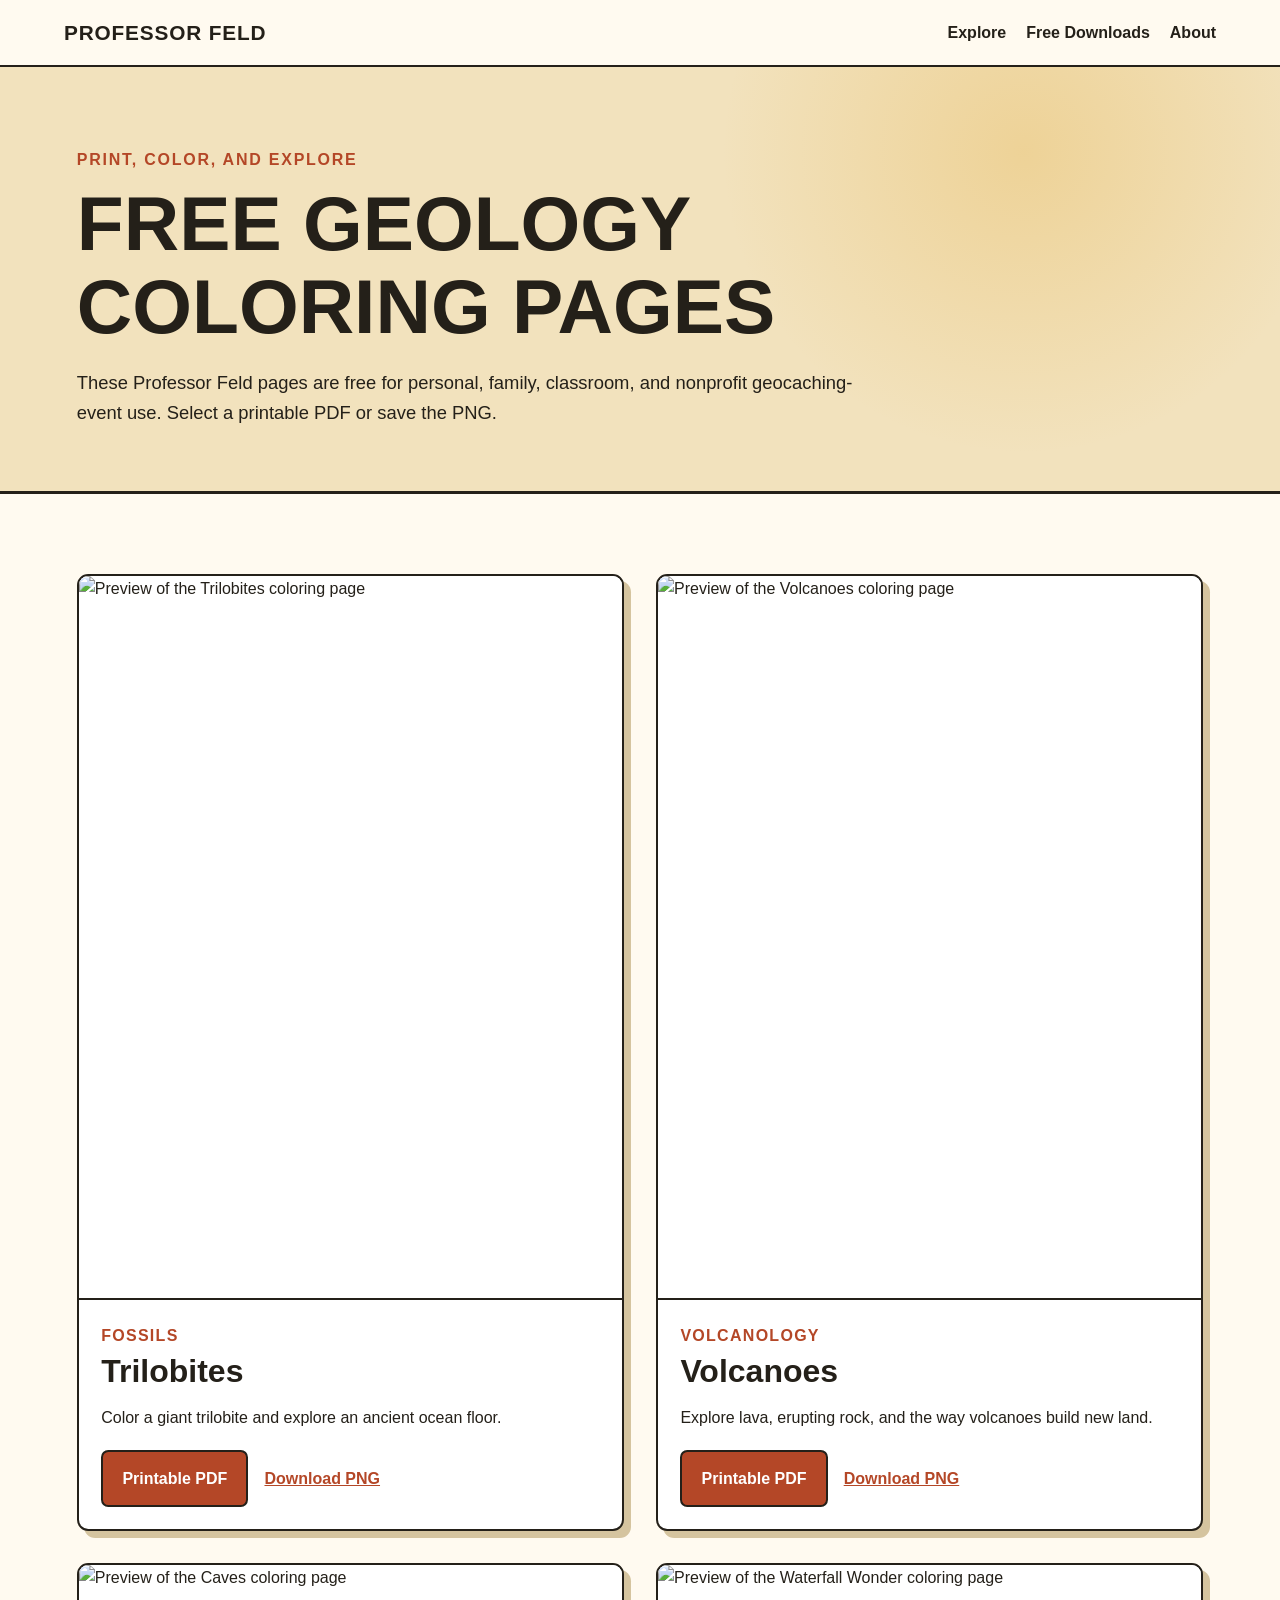
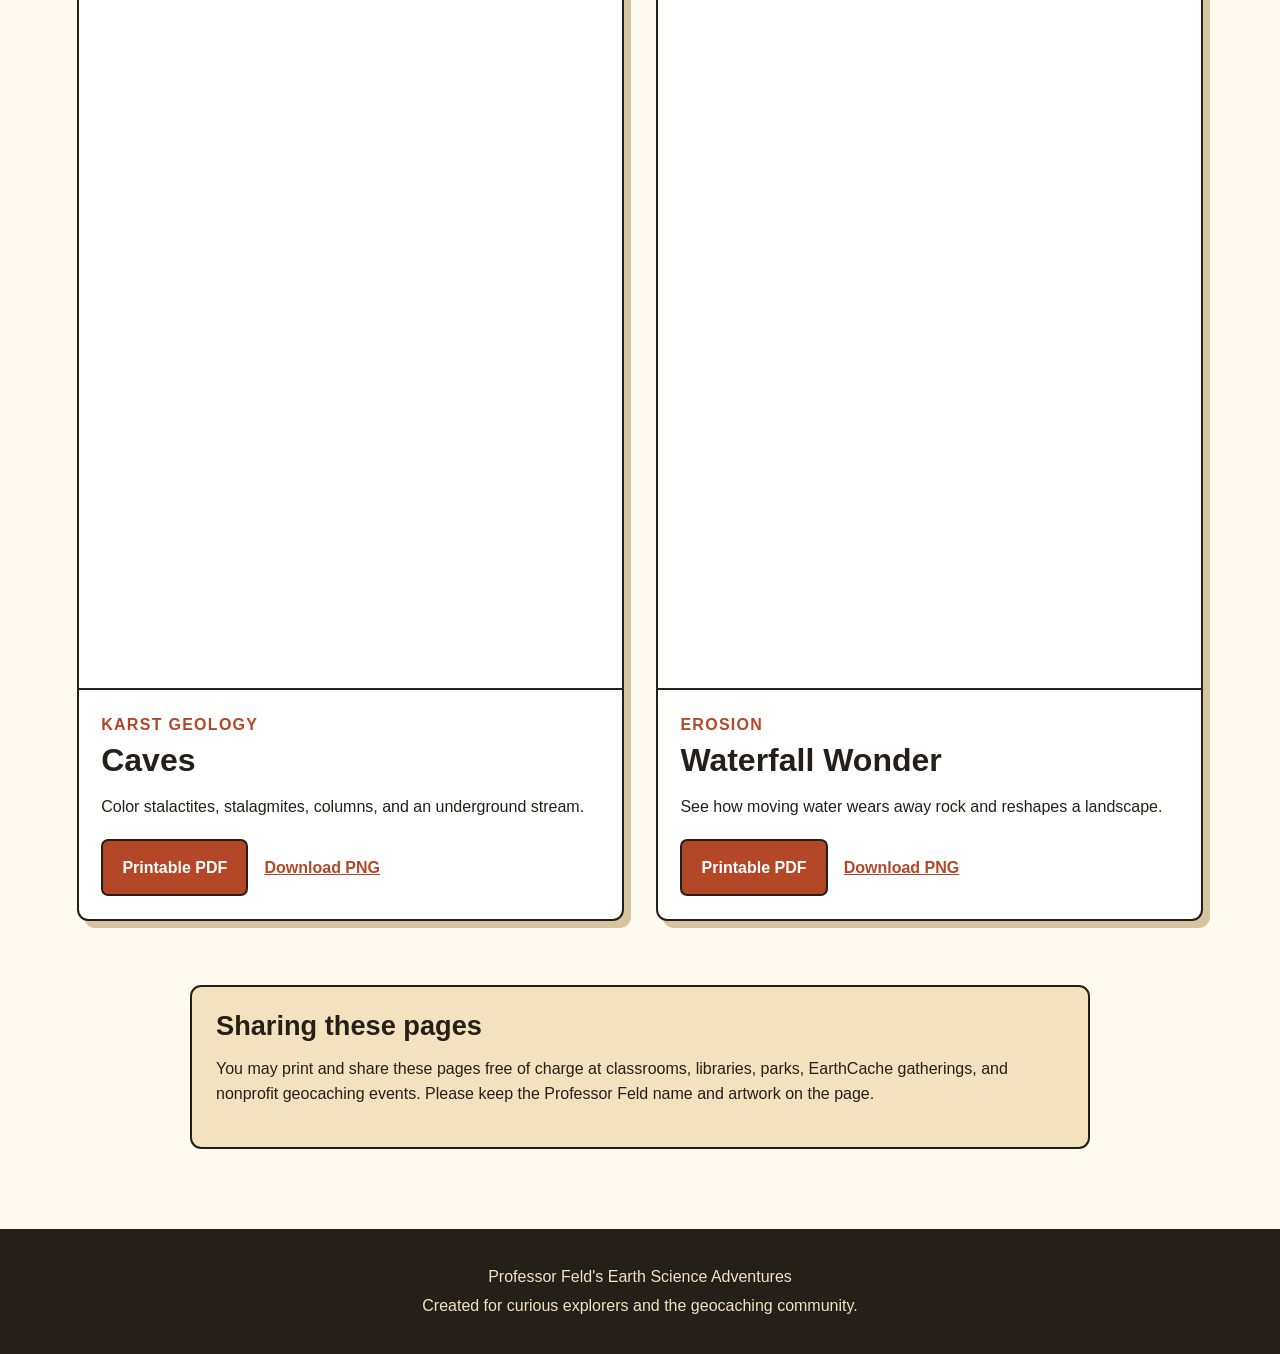
==== downloads.html @ 6181d9e4 "Add free coloring page downloads" ====
<!DOCTYPE html>
<html lang="en">
<head>
  <meta charset="UTF-8">
  <meta name="viewport" content="width=device-width, initial-scale=1.0">
  <meta name="description" content="Download free Professor Feld geology coloring pages.">
  <title>Free Downloads | Professor Feld</title>
  <link rel="stylesheet" href="styles.css">
</head>
<body>
  <header class="site-header">
    <a class="brand" href="index.html">Professor Feld</a>
    <nav aria-label="Main navigation">
      <a href="index.html#explore">Explore</a>
      <a href="downloads.html" aria-current="page">Free Downloads</a>
      <a href="index.html#about">About</a>
    </nav>
  </header>

  <main>
    <section class="page-banner">
      <p class="eyebrow">Print, color, and explore</p>
      <h1>Free Geology Coloring Pages</h1>
      <p>
        These Professor Feld pages are free for personal, family, classroom,
        and nonprofit geocaching-event use. Select a printable PDF or save the PNG.
      </p>
    </section>

    <section class="section download-section">
      <div class="download-grid">
        <article class="download-card">
          <img src="images/downloads/trilobites-preview.jpg" alt="Preview of the Trilobites coloring page">
          <div class="download-card-copy">
            <p class="download-label">Fossils</p>
            <h2>Trilobites</h2>
            <p>Color a giant trilobite and explore an ancient ocean floor.</p>
            <div class="download-actions">
              <a class="button primary" href="downloads/trilobites.pdf" download>Printable PDF</a>
              <a class="text-link" href="downloads/trilobites.png" download>Download PNG</a>
            </div>
          </div>
        </article>

        <article class="download-card">
          <img src="images/downloads/volcanoes-preview.jpg" alt="Preview of the Volcanoes coloring page">
          <div class="download-card-copy">
            <p class="download-label">Volcanology</p>
            <h2>Volcanoes</h2>
            <p>Explore lava, erupting rock, and the way volcanoes build new land.</p>
            <div class="download-actions">
              <a class="button primary" href="downloads/volcanoes.pdf" download>Printable PDF</a>
              <a class="text-link" href="downloads/volcanoes.png" download>Download PNG</a>
            </div>
          </div>
        </article>

        <article class="download-card">
          <img src="images/downloads/caves-preview.jpg" alt="Preview of the Caves coloring page">
          <div class="download-card-copy">
            <p class="download-label">Karst Geology</p>
            <h2>Caves</h2>
            <p>Color stalactites, stalagmites, columns, and an underground stream.</p>
            <div class="download-actions">
              <a class="button primary" href="downloads/caves.pdf" download>Printable PDF</a>
              <a class="text-link" href="downloads/caves.png" download>Download PNG</a>
            </div>
          </div>
        </article>

        <article class="download-card">
          <img src="images/downloads/waterfall-wonder-preview.jpg" alt="Preview of the Waterfall Wonder coloring page">
          <div class="download-card-copy">
            <p class="download-label">Erosion</p>
            <h2>Waterfall Wonder</h2>
            <p>See how moving water wears away rock and reshapes a landscape.</p>
            <div class="download-actions">
              <a class="button primary" href="downloads/waterfall-wonder.pdf" download>Printable PDF</a>
              <a class="text-link" href="downloads/waterfall-wonder.png" download>Download PNG</a>
            </div>
          </div>
        </article>
      </div>

      <aside class="usage-note">
        <h2>Sharing these pages</h2>
        <p>
          You may print and share these pages free of charge at classrooms,
          libraries, parks, EarthCache gatherings, and nonprofit geocaching events.
          Please keep the Professor Feld name and artwork on the page.
        </p>
      </aside>
    </section>
  </main>

  <footer>
    <p>Professor Feld's Earth Science Adventures</p>
    <p>Created for curious explorers and the geocaching community.</p>
  </footer>
</body>
</html>
---- styles.css ----
/* Professor Feld starter website */

:root {
  --ink: #242019;
  --paper: #fffaf0;
  --cream: #f2e2bd;
  --rust: #b44727;
  --gold: #e3aa35;
  --forest: #425a3c;
  --line: #d5c49f;
  --white: #ffffff;
  --shadow: 0 14px 35px rgba(52, 39, 20, 0.14);
}

* {
  box-sizing: border-box;
}

html {
  scroll-behavior: smooth;
}

body {
  margin: 0;
  color: var(--ink);
  background: var(--paper);
  font-family: Arial, Helvetica, sans-serif;
  line-height: 1.6;
}

img {
  display: block;
  max-width: 100%;
}

a {
  color: inherit;
}

.site-header {
  position: sticky;
  top: 0;
  z-index: 10;
  display: flex;
  align-items: center;
  justify-content: space-between;
  gap: 2rem;
  padding: 1rem max(5vw, 1.25rem);
  border-bottom: 2px solid var(--ink);
  background: rgba(255, 250, 240, 0.96);
}

.brand {
  font-size: 1.3rem;
  font-weight: 900;
  text-decoration: none;
  text-transform: uppercase;
  letter-spacing: 0.04em;
}

nav {
  display: flex;
  gap: 1.25rem;
}

nav a {
  font-weight: 700;
  text-decoration: none;
}

nav a:hover,
nav a:focus {
  color: var(--rust);
}

.hero {
  display: grid;
  grid-template-columns: 1.1fr 0.9fr;
  min-height: 75vh;
  border-bottom: 3px solid var(--ink);
  background:
    radial-gradient(circle at 15% 20%, rgba(227, 170, 53, 0.25), transparent 28%),
    var(--cream);
}

.hero-copy {
  align-self: center;
  padding: 5rem max(6vw, 1.5rem);
}

.eyebrow {
  margin: 0 0 0.6rem;
  color: var(--rust);
  font-weight: 900;
  letter-spacing: 0.11em;
  text-transform: uppercase;
}

h1,
h2,
h3 {
  line-height: 1.08;
}

h1 {
  max-width: 800px;
  margin: 0;
  font-size: clamp(3rem, 7vw, 6.5rem);
  text-transform: uppercase;
}

h2 {
  margin: 0 0 1rem;
  font-size: clamp(2rem, 4vw, 3.5rem);
}

h3 {
  margin-bottom: 0.5rem;
  font-size: 1.4rem;
}

.hero-text {
  max-width: 720px;
  margin: 1.5rem 0 2rem;
  font-size: 1.15rem;
}

.hero-actions {
  display: flex;
  flex-wrap: wrap;
  gap: 0.8rem;
}

.button {
  display: inline-block;
  padding: 0.85rem 1.2rem;
  border: 2px solid var(--ink);
  border-radius: 0.45rem;
  font-weight: 900;
  text-decoration: none;
}

.button.primary {
  color: var(--white);
  background: var(--rust);
}

.button.secondary {
  background: transparent;
}

.button:hover,
.button:focus {
  transform: translateY(-2px);
  box-shadow: 4px 4px 0 var(--ink);
}

.hero-art {
  min-height: 500px;
  overflow: hidden;
  border-left: 3px solid var(--ink);
}

.hero-art img {
  width: 100%;
  height: 100%;
  object-fit: cover;
  object-position: center top;
}

.intro {
  padding: 2rem max(7vw, 1.5rem);
  color: var(--white);
  background: var(--forest);
  text-align: center;
}

.intro p {
  max-width: 900px;
  margin: auto;
  font-size: clamp(1.15rem, 2vw, 1.5rem);
  font-weight: 700;
}

.section {
  padding: 5rem max(6vw, 1.5rem);
}

.section-heading {
  max-width: 760px;
  margin-bottom: 2rem;
}

.card-grid {
  display: grid;
  grid-template-columns: repeat(4, 1fr);
  gap: 1rem;
}

.topic-card {
  padding: 1.5rem;
  border: 2px solid var(--ink);
  border-radius: 0.65rem;
  background: var(--white);
  box-shadow: 6px 6px 0 var(--line);
}

.topic-icon {
  font-size: 2.4rem;
}

.topic-card a {
  color: var(--rust);
  font-weight: 900;
}

.resources {
  display: grid;
  grid-template-columns: 1.2fr 0.8fr;
  gap: 3rem;
  align-items: center;
  color: var(--white);
  background: var(--forest);
}

.resource-list {
  display: grid;
  grid-template-columns: 1fr 1fr;
  gap: 0.8rem;
}

.resource-list span {
  padding: 1rem;
  border: 2px solid var(--white);
  border-radius: 0.5rem;
  font-weight: 800;
  text-align: center;
}

.about {
  max-width: 1000px;
}

.about > p {
  font-size: 1.2rem;
}

.closing {
  padding: 4rem max(6vw, 1.5rem);
  border-top: 3px solid var(--ink);
  border-bottom: 3px solid var(--ink);
  background: var(--gold);
  text-align: center;
}

blockquote {
  max-width: 900px;
  margin: 0 auto;
  font-family: Georgia, serif;
  font-size: clamp(1.8rem, 4vw, 3.2rem);
  font-weight: 700;
  line-height: 1.25;
}

footer {
  padding: 2rem max(6vw, 1.5rem);
  color: var(--cream);
  background: var(--ink);
  text-align: center;
}

footer p {
  margin: 0.2rem;
}

@media (max-width: 900px) {
  .hero {
    grid-template-columns: 1fr;
  }

  .hero-art {
    min-height: 420px;
    border-top: 3px solid var(--ink);
    border-left: 0;
  }

  .card-grid {
    grid-template-columns: repeat(2, 1fr);
  }

  .resources {
    grid-template-columns: 1fr;
  }
}

@media (max-width: 620px) {
  .site-header {
    align-items: flex-start;
    flex-direction: column;
    gap: 0.5rem;
  }

  nav {
    flex-wrap: wrap;
    gap: 0.75rem;
  }

  .hero-copy {
    padding-top: 3.5rem;
    padding-bottom: 3.5rem;
  }

  .card-grid,
  .resource-list {
    grid-template-columns: 1fr;
  }
}


/* Downloads page */

.page-banner {
  padding: 5rem max(6vw, 1.5rem) 4rem;
  border-bottom: 3px solid var(--ink);
  background:
    radial-gradient(circle at 80% 20%, rgba(227, 170, 53, 0.28), transparent 28%),
    var(--cream);
}

.page-banner h1 {
  max-width: 900px;
  font-size: clamp(2.7rem, 6vw, 5.5rem);
}

.page-banner > p:last-child {
  max-width: 800px;
  margin: 1.25rem 0 0;
  font-size: 1.15rem;
}

.download-section {
  background: var(--paper);
}

.download-grid {
  display: grid;
  grid-template-columns: repeat(2, minmax(0, 1fr));
  gap: 2rem;
}

.download-card {
  overflow: hidden;
  border: 2px solid var(--ink);
  border-radius: 0.7rem;
  background: var(--white);
  box-shadow: 7px 7px 0 var(--line);
}

.download-card img {
  width: 100%;
  aspect-ratio: 3 / 4;
  object-fit: cover;
  object-position: top;
  border-bottom: 2px solid var(--ink);
  background: var(--white);
}

.download-card-copy {
  padding: 1.4rem;
}

.download-card h2 {
  margin-bottom: 0.5rem;
  font-size: 2rem;
}

.download-label {
  margin: 0 0 0.35rem;
  color: var(--rust);
  font-weight: 900;
  letter-spacing: 0.08em;
  text-transform: uppercase;
}

.download-actions {
  display: flex;
  flex-wrap: wrap;
  align-items: center;
  gap: 1rem;
  margin-top: 1.25rem;
}

.text-link {
  color: var(--rust);
  font-weight: 900;
}

.usage-note {
  max-width: 900px;
  margin: 4rem auto 0;
  padding: 1.5rem;
  border: 2px solid var(--ink);
  border-radius: 0.7rem;
  background: var(--cream);
}

.usage-note h2 {
  font-size: 1.7rem;
}

@media (max-width: 760px) {
  .download-grid {
    grid-template-columns: 1fr;
  }
}
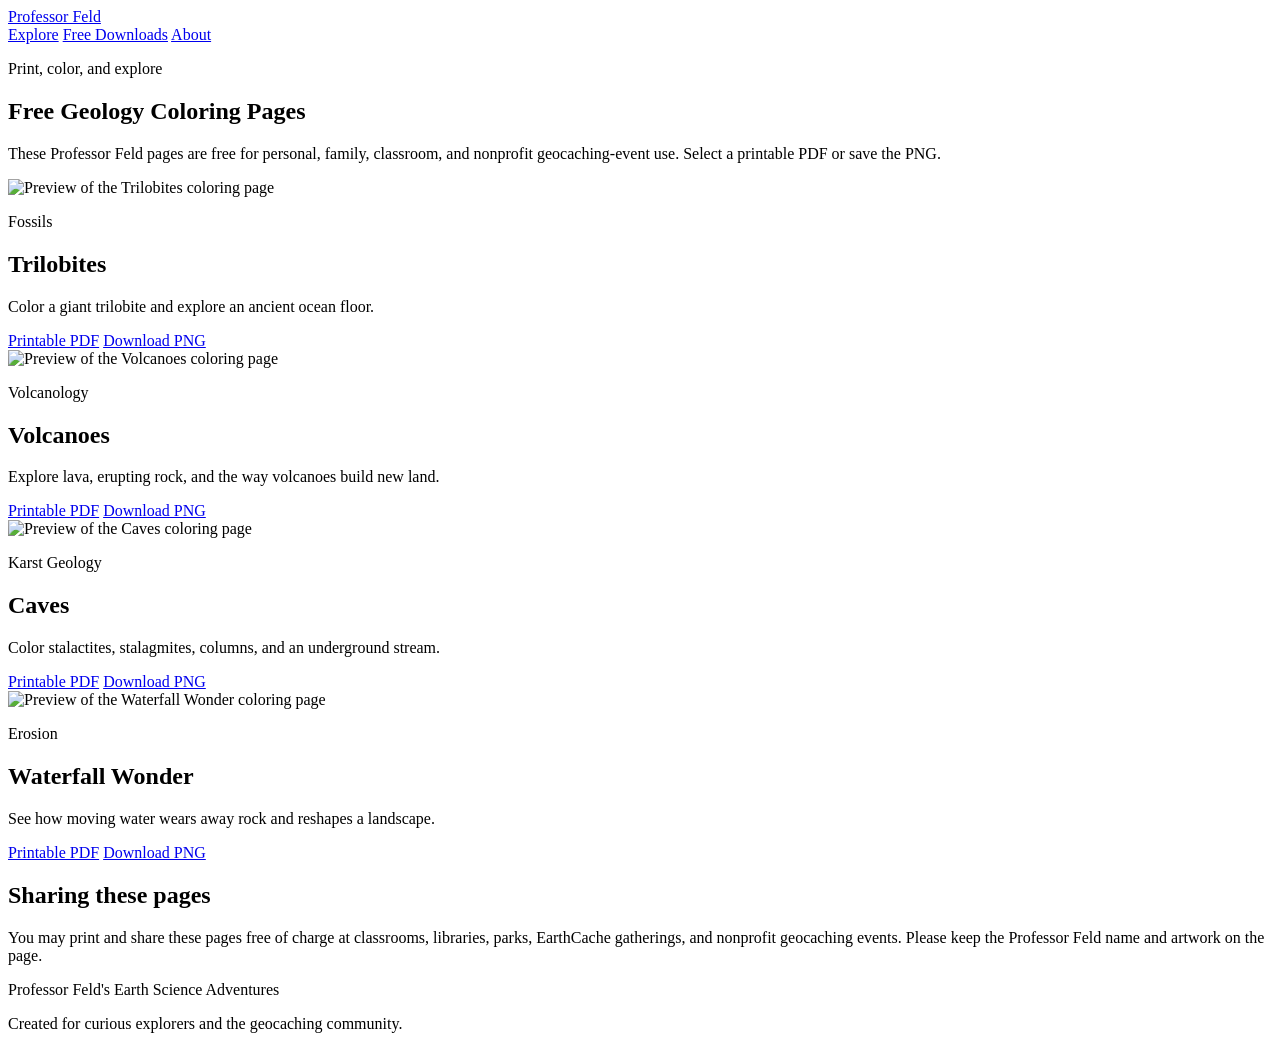
==== commit b38de203: "Add files via upload" ====
--- a/downloads.html
+++ b/downloads.html
@@ -5,7 +5,7 @@
   <meta name="viewport" content="width=device-width, initial-scale=1.0">
   <meta name="description" content="Download free Professor Feld geology coloring pages.">
   <title>Free Downloads | Professor Feld</title>
-  <link rel="stylesheet" href="styles.css">
+  <link rel="stylesheet" href="css/styles.css">
 </head>
 <body>
   <header class="site-header">
@@ -36,8 +36,8 @@
             <h2>Trilobites</h2>
             <p>Color a giant trilobite and explore an ancient ocean floor.</p>
             <div class="download-actions">
-              <a class="button primary" href="downloads/trilobites.pdf" download>Printable PDF</a>
-              <a class="text-link" href="downloads/trilobites.png" download>Download PNG</a>
+              <a class="button primary" href="downloads/coloring-pages/trilobites.pdf" download>Printable PDF</a>
+              <a class="text-link" href="downloads/coloring-pages/trilobites.png" download>Download PNG</a>
             </div>
           </div>
         </article>
@@ -49,8 +49,8 @@
             <h2>Volcanoes</h2>
             <p>Explore lava, erupting rock, and the way volcanoes build new land.</p>
             <div class="download-actions">
-              <a class="button primary" href="downloads/volcanoes.pdf" download>Printable PDF</a>
-              <a class="text-link" href="downloads/volcanoes.png" download>Download PNG</a>
+              <a class="button primary" href="downloads/coloring-pages/volcanoes.pdf" download>Printable PDF</a>
+              <a class="text-link" href="downloads/coloring-pages/volcanoes.png" download>Download PNG</a>
             </div>
           </div>
         </article>
@@ -62,8 +62,8 @@
             <h2>Caves</h2>
             <p>Color stalactites, stalagmites, columns, and an underground stream.</p>
             <div class="download-actions">
-              <a class="button primary" href="downloads/caves.pdf" download>Printable PDF</a>
-              <a class="text-link" href="downloads/caves.png" download>Download PNG</a>
+              <a class="button primary" href="downloads/coloring-pages/caves.pdf" download>Printable PDF</a>
+              <a class="text-link" href="downloads/coloring-pages/caves.png" download>Download PNG</a>
             </div>
           </div>
         </article>
@@ -75,8 +75,8 @@
             <h2>Waterfall Wonder</h2>
             <p>See how moving water wears away rock and reshapes a landscape.</p>
             <div class="download-actions">
-              <a class="button primary" href="downloads/waterfall-wonder.pdf" download>Printable PDF</a>
-              <a class="text-link" href="downloads/waterfall-wonder.png" download>Download PNG</a>
+              <a class="button primary" href="downloads/coloring-pages/waterfall-wonder.pdf" download>Printable PDF</a>
+              <a class="text-link" href="downloads/coloring-pages/waterfall-wonder.png" download>Download PNG</a>
             </div>
           </div>
         </article>
